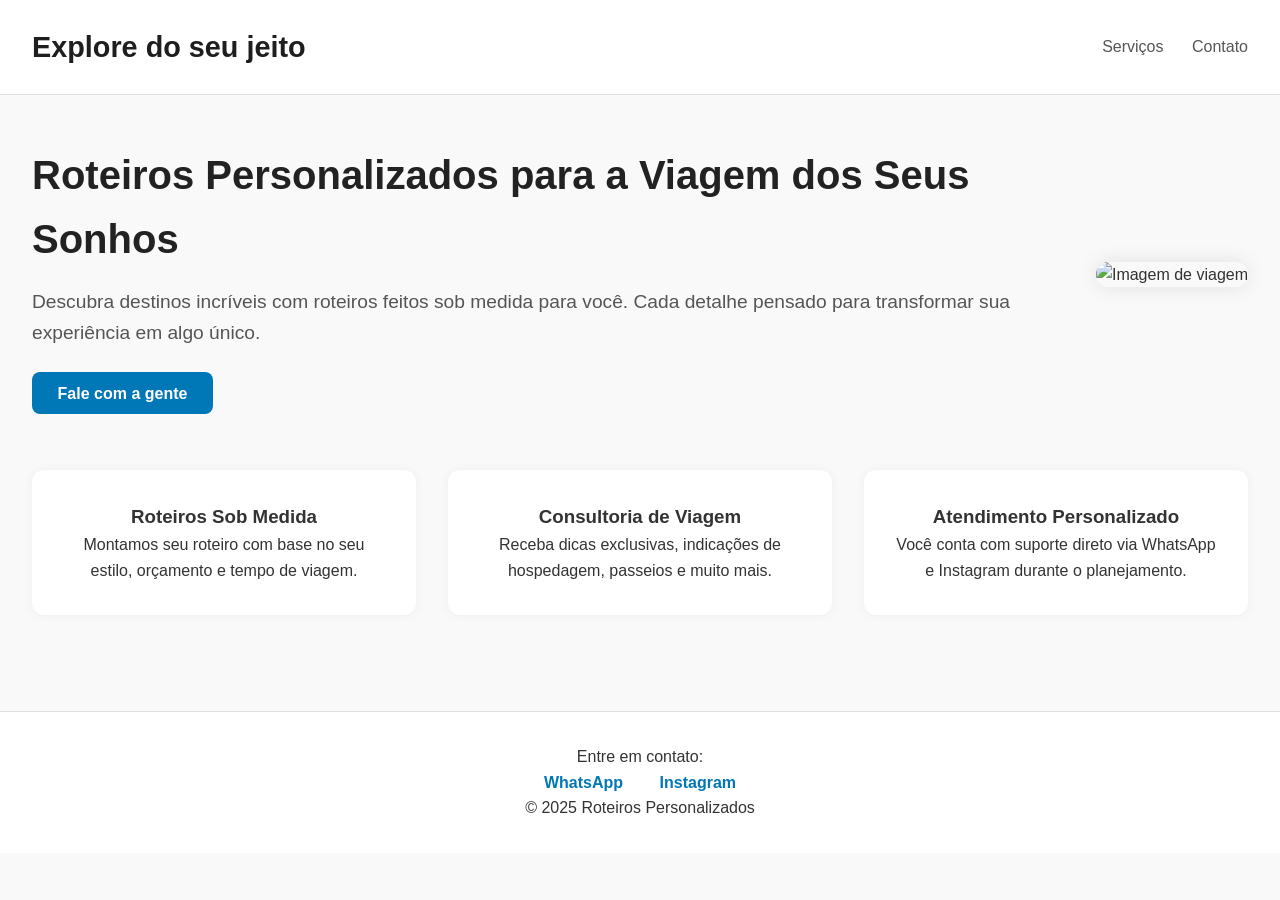
==== index.html @ 3d230d91 "index mudando a page" ====
<!DOCTYPE html>
<html lang="pt-BR">
<head>
  <meta charset="UTF-8" />
  <meta name="viewport" content="width=device-width, initial-scale=1.0" />
  <title>Roteiros Personalizados de Viagem</title>
  <link rel="stylesheet" href="styles.css" />
  <link rel="shortcut icon" href="imagens/favicon.ico" type="image/x-icon">
</head>
<body>
  <header>
    <h1>Explore do seu jeito</h1>
    <nav>
      <a href="#servicos">Serviços</a>
      <a href="https://www.instagram.com/goreistravel/#">Contato</a>
    </nav>
  </header>

  <main>
    <section class="hero">
      <div class="hero-text">
        <h2>Roteiros Personalizados para a Viagem dos Seus Sonhos</h2>
        <p>Descubra destinos incríveis com roteiros feitos sob medida para você. Cada detalhe pensado para transformar sua experiência em algo único.</p>
        <a href="https://api.whatsapp.com/send?phone=5575999831566" class="btn" target="_blank">Fale com a gente</a>
      </div>
      <div class="hero-image">
        <img src="https://images.unsplash.com/photo-1507525428034-b723cf961d3e?auto=format&fit=crop&w=800&q=80" alt="Imagem de viagem" />
      </div>
    </section>

    <section class="features" id="servicos">
      <div class="feature">
        <h3>Roteiros Sob Medida</h3>
        <p>Montamos seu roteiro com base no seu estilo, orçamento e tempo de viagem.</p>
      </div>
      <div class="feature">
        <h3>Consultoria de Viagem</h3>
        <p>Receba dicas exclusivas, indicações de hospedagem, passeios e muito mais.</p>
      </div>
      <div class="feature">
        <h3>Atendimento Personalizado</h3>
        <p>Você conta com suporte direto via WhatsApp e Instagram durante o planejamento.</p>
      </div>
    </section>
  </main>

  <footer id="contato">
    <p>Entre em contato:</p>
    <div class="redes">
      <a href="https://api.whatsapp.com/send?phone=5575999831566" target="_blank">WhatsApp</a>
      <a href="https://www.instagram.com/goreistravel/#" target="_blank">Instagram</a>
    </div>
    <p>&copy; 2025 Roteiros Personalizados</p>
  </footer>
</body>
</html>
---- styles.css ----
* {
    margin: 0;
    padding: 0;
    box-sizing: border-box;
  }
  
  body {
    font-family: 'Segoe UI', sans-serif;
    background-color: #f9f9f9;
    color: #333;
    line-height: 1.6;
  }
  
  header {
    background-color: #ffffff;
    padding: 1.5rem 2rem;
    display: flex;
    justify-content: space-between;
    align-items: center;
    border-bottom: 1px solid #e0e0e0;
  }
  
  header h1 {
    font-size: 1.8rem;
    color: #1e1e1e;
  }
  
  nav a {
    margin-left: 1.5rem;
    color: #555;
    text-decoration: none;
    font-weight: 500;
    transition: color 0.3s;
  }
  
  nav a:hover {
    color: #0077b6;
  }
  
  main {
    padding: 3rem 2rem;
  }
  
  .hero {
    display: flex;
    align-items: center;
    justify-content: space-between;
    flex-wrap: wrap;
    gap: 2rem;
  }
  
  .hero-text {
    flex: 1;
  }
  
  .hero-text h2 {
    font-size: 2.5rem;
    margin-bottom: 1rem;
    color: #222;
  }
  
  .hero-text p {
    font-size: 1.2rem;
    margin-bottom: 2rem;
    color: #555;
  }
  
  .btn {
    padding: 0.8rem 1.6rem;
    background-color: #0077b6;
    color: #fff;
    border: none;
    text-decoration: none;
    font-weight: bold;
    border-radius: 8px;
    transition: background 0.3s;
  }
  
  .btn:hover {
    background-color: #005f91;
  }
  
  .hero-image img {
    max-width: 100%;
    border-radius: 12px;
    box-shadow: 0 0 20px rgba(0, 0, 0, 0.1);
  }
  
  .features {
    margin-top: 4rem;
    display: grid;
    grid-template-columns: repeat(auto-fit, minmax(250px, 1fr));
    gap: 2rem;
  }
  
  .feature {
    background-color: #ffffff;
    padding: 2rem;
    border-radius: 12px;
    box-shadow: 0 0 10px rgba(0, 0, 0, 0.05);
    text-align: center;
  }
  
  footer {
    background-color: #ffffff;
    padding: 2rem;
    text-align: center;
    border-top: 1px solid #e0e0e0;
    margin-top: 3rem;
  }
  
  footer .redes a {
    margin: 0 1rem;
    color: #0077b6;
    text-decoration: none;
    font-weight: bold;
  }
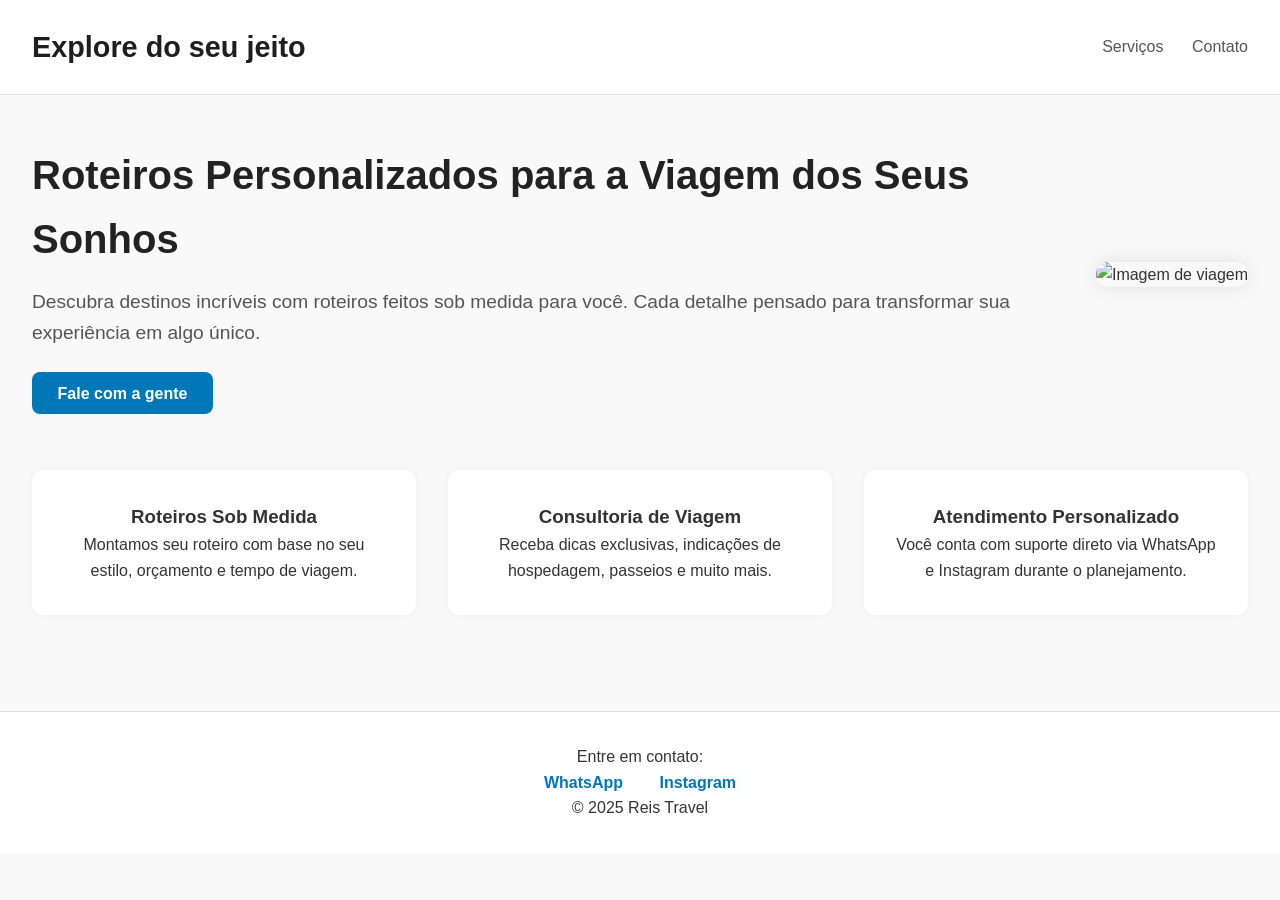
==== commit d49880e0: "Reis-travel mudando o footer" ====
--- a/index.html
+++ b/index.html
@@ -50,7 +50,7 @@
       <a href="https://api.whatsapp.com/send?phone=5575999831566" target="_blank">WhatsApp</a>
       <a href="https://www.instagram.com/goreistravel/#" target="_blank">Instagram</a>
     </div>
-    <p>&copy; 2025 Roteiros Personalizados</p>
+    <p>&copy; 2025 Reis Travel</p>
   </footer>
 </body>
 </html>
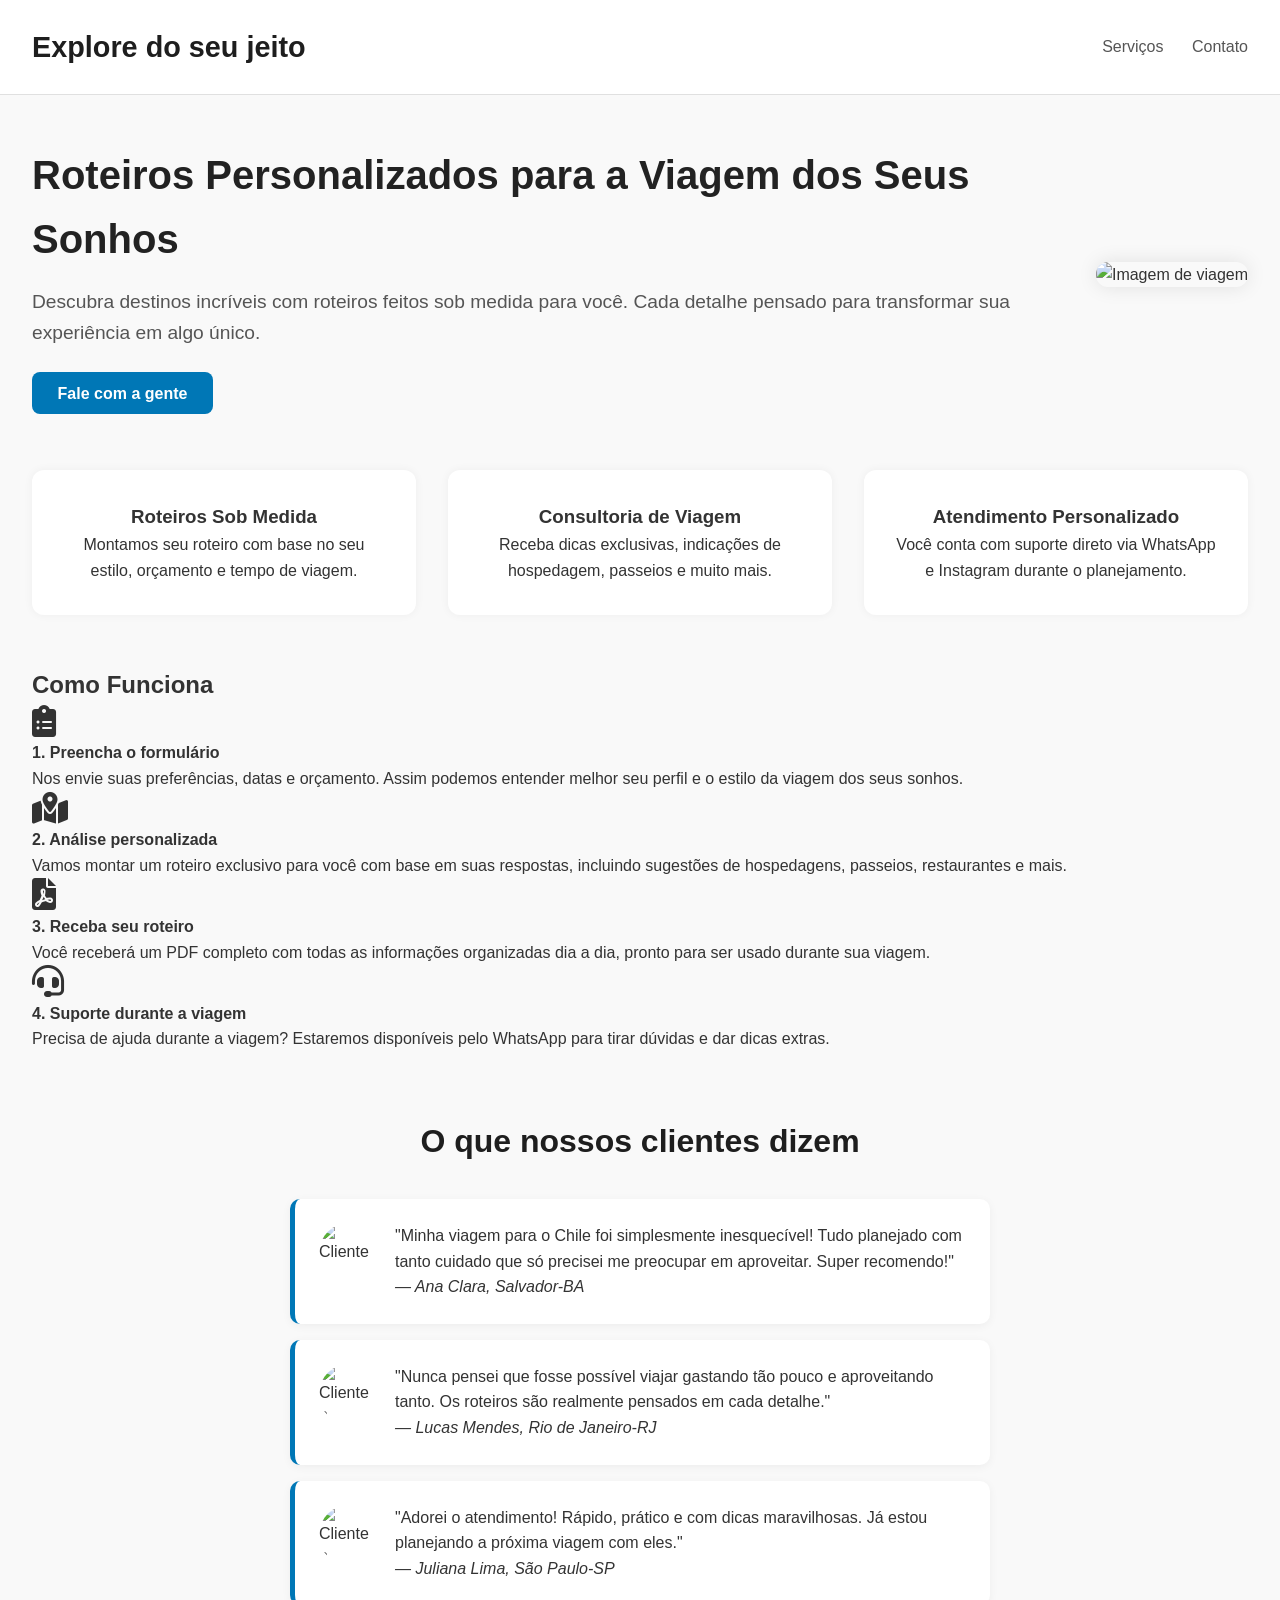
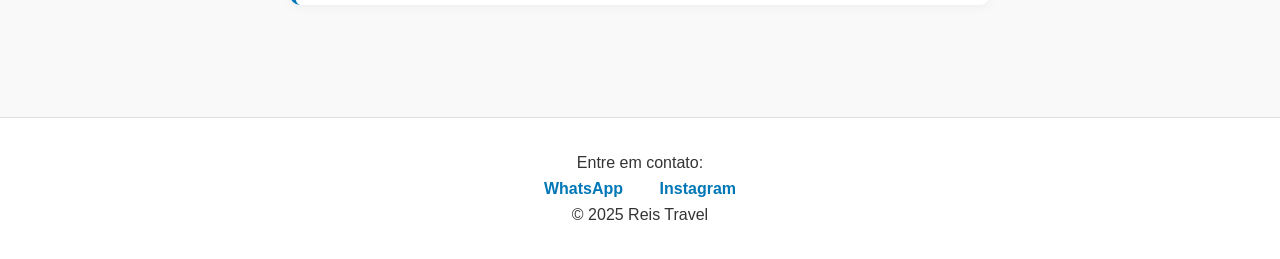
==== commit 41f3cede: "atualização upgrade no site" ====
--- a/index.html
+++ b/index.html
@@ -6,6 +6,7 @@
   <title>Roteiros Personalizados de Viagem</title>
   <link rel="stylesheet" href="styles.css" />
   <link rel="shortcut icon" href="imagens/favicon.ico" type="image/x-icon">
+  <link href="https://cdnjs.cloudflare.com/ajax/libs/font-awesome/6.0.0-beta3/css/all.min.css" rel="stylesheet">
 </head>
 <body>
   <header>
@@ -42,6 +43,59 @@
         <p>Você conta com suporte direto via WhatsApp e Instagram durante o planejamento.</p>
       </div>
     </section>
+
+    <section class="how-it-works">
+     <br><br> <h2>Como Funciona</h2>
+      <div class="steps">
+        <div class="step">
+          <i class="fas fa-clipboard-list fa-2x"></i>
+          <h4>1. Preencha o formulário</h4>
+          <p>Nos envie suas preferências, datas e orçamento. Assim podemos entender melhor seu perfil e o estilo da viagem dos seus sonhos.</p>
+        </div>
+        <div class="step">
+          <i class="fas fa-map-marked-alt fa-2x"></i>
+          <h4>2. Análise personalizada</h4>
+          <p>Vamos montar um roteiro exclusivo para você com base em suas respostas, incluindo sugestões de hospedagens, passeios, restaurantes e mais.</p>
+        </div>
+        <div class="step">
+          <i class="fas fa-file-pdf fa-2x"></i>
+          <h4>3. Receba seu roteiro</h4>
+          <p>Você receberá um PDF completo com todas as informações organizadas dia a dia, pronto para ser usado durante sua viagem.</p>
+        </div>
+        <div class="step">
+          <i class="fas fa-headset fa-2x"></i>
+          <h4>4. Suporte durante a viagem</h4>
+          <p>Precisa de ajuda durante a viagem? Estaremos disponíveis pelo WhatsApp para tirar dúvidas e dar dicas extras.</p>
+        </div>
+      </div>
+    </section>
+
+    <section class="testimonials">
+      <h2>O que nossos clientes dizem</h2>
+      <div class="testimonial">
+        <img src="https://randomuser.me/api/portraits/women/44.jpg" alt="Cliente 1">
+        <blockquote>
+          "Minha viagem para o Chile foi simplesmente inesquecível! Tudo planejado com tanto cuidado que só precisei me preocupar em aproveitar. Super recomendo!"
+        </blockquote>
+        <cite>— Ana Clara, Salvador-BA</cite>
+      </div>
+
+      <div class="testimonial">
+        <img src="https://randomuser.me/api/portraits/men/32.jpg" alt="Cliente 2">
+        <blockquote>
+          "Nunca pensei que fosse possível viajar gastando tão pouco e aproveitando tanto. Os roteiros são realmente pensados em cada detalhe."
+        </blockquote>
+        <cite>— Lucas Mendes, Rio de Janeiro-RJ</cite>
+      </div>
+
+      <div class="testimonial">
+        <img src="https://randomuser.me/api/portraits/women/65.jpg" alt="Cliente 3">
+        <blockquote>
+          "Adorei o atendimento! Rápido, prático e com dicas maravilhosas. Já estou planejando a próxima viagem com eles."
+        </blockquote>
+        <cite>— Juliana Lima, São Paulo-SP</cite>
+      </div>
+    </section>
   </main>
 
   <footer id="contato">
@@ -53,4 +107,4 @@
     <p>&copy; 2025 Reis Travel</p>
   </footer>
 </body>
-</html>
+</html>
--- a/styles.css
+++ b/styles.css
@@ -1,118 +1,208 @@
+@charset "UTF-8";
 * {
-    margin: 0;
-    padding: 0;
-    box-sizing: border-box;
-  }
-  
-  body {
-    font-family: 'Segoe UI', sans-serif;
-    background-color: #f9f9f9;
-    color: #333;
-    line-height: 1.6;
-  }
-  
-  header {
-    background-color: #ffffff;
-    padding: 1.5rem 2rem;
-    display: flex;
-    justify-content: space-between;
-    align-items: center;
-    border-bottom: 1px solid #e0e0e0;
-  }
-  
-  header h1 {
-    font-size: 1.8rem;
-    color: #1e1e1e;
-  }
-  
-  nav a {
-    margin-left: 1.5rem;
-    color: #555;
-    text-decoration: none;
-    font-weight: 500;
-    transition: color 0.3s;
-  }
-  
-  nav a:hover {
-    color: #0077b6;
-  }
-  
-  main {
-    padding: 3rem 2rem;
-  }
-  
-  .hero {
-    display: flex;
-    align-items: center;
-    justify-content: space-between;
-    flex-wrap: wrap;
-    gap: 2rem;
-  }
-  
-  .hero-text {
-    flex: 1;
-  }
-  
-  .hero-text h2 {
-    font-size: 2.5rem;
-    margin-bottom: 1rem;
-    color: #222;
-  }
-  
-  .hero-text p {
-    font-size: 1.2rem;
-    margin-bottom: 2rem;
-    color: #555;
-  }
-  
-  .btn {
-    padding: 0.8rem 1.6rem;
-    background-color: #0077b6;
-    color: #fff;
-    border: none;
-    text-decoration: none;
-    font-weight: bold;
-    border-radius: 8px;
-    transition: background 0.3s;
-  }
-  
-  .btn:hover {
-    background-color: #005f91;
-  }
-  
-  .hero-image img {
-    max-width: 100%;
-    border-radius: 12px;
-    box-shadow: 0 0 20px rgba(0, 0, 0, 0.1);
-  }
-  
-  .features {
-    margin-top: 4rem;
-    display: grid;
-    grid-template-columns: repeat(auto-fit, minmax(250px, 1fr));
-    gap: 2rem;
-  }
-  
-  .feature {
-    background-color: #ffffff;
-    padding: 2rem;
-    border-radius: 12px;
-    box-shadow: 0 0 10px rgba(0, 0, 0, 0.05);
-    text-align: center;
-  }
-  
-  footer {
-    background-color: #ffffff;
-    padding: 2rem;
-    text-align: center;
-    border-top: 1px solid #e0e0e0;
-    margin-top: 3rem;
-  }
-  
-  footer .redes a {
-    margin: 0 1rem;
-    color: #0077b6;
-    text-decoration: none;
-    font-weight: bold;
-  }
-  +  margin: 0;
+  padding: 0;
+  box-sizing: border-box;
+}
+
+body {
+  font-family: 'Segoe UI', sans-serif;
+  background-color: #f9f9f9;
+  color: #333;
+  line-height: 1.6;
+  animation: fadeIn 1s ease-in-out;
+}
+
+header {
+  background-color: #ffffff;
+  padding: 1.5rem 2rem;
+  display: flex;
+  justify-content: space-between;
+  align-items: center;
+  border-bottom: 1px solid #e0e0e0;
+  position: sticky;
+  top: 0;
+  z-index: 1000;
+}
+
+header h1 {
+  font-size: 1.8rem;
+  color: #1e1e1e;
+  animation: slideInLeft 1s ease;
+}
+
+nav a {
+  margin-left: 1.5rem;
+  color: #555;
+  text-decoration: none;
+  font-weight: 500;
+  transition: color 0.3s;
+}
+
+nav a:hover {
+  color: #0077b6;
+}
+
+main {
+  padding: 3rem 2rem;
+}
+
+.hero {
+  display: flex;
+  align-items: center;
+  justify-content: space-between;
+  flex-wrap: wrap;
+  gap: 2rem;
+  animation: fadeIn 1.2s ease-in-out;
+}
+
+.hero-text {
+  flex: 1;
+  animation: slideInLeft 1s ease-in-out;
+}
+
+.hero-text h2 {
+  font-size: 2.5rem;
+  margin-bottom: 1rem;
+  color: #222;
+}
+
+.hero-text p {
+  font-size: 1.2rem;
+  margin-bottom: 2rem;
+  color: #555;
+}
+
+.btn {
+  padding: 0.8rem 1.6rem;
+  background-color: #0077b6;
+  color: #fff;
+  border: none;
+  text-decoration: none;
+  font-weight: bold;
+  border-radius: 8px;
+  transition: background 0.3s;
+}
+
+.btn:hover {
+  background-color: #005f91;
+}
+
+.hero-image img {
+  max-width: 100%;
+  border-radius: 12px;
+  box-shadow: 0 0 20px rgba(0, 0, 0, 0.1);
+  animation: slideInRight 1.5s ease-in-out;
+}
+
+.features {
+  margin-top: 4rem;
+  display: grid;
+  grid-template-columns: repeat(auto-fit, minmax(250px, 1fr));
+  gap: 2rem;
+  animation: fadeIn 2s ease-in-out;
+}
+
+.feature {
+  background-color: #ffffff;
+  padding: 2rem;
+  border-radius: 12px;
+  box-shadow: 0 0 10px rgba(0, 0, 0, 0.05);
+  text-align: center;
+  transition: transform 0.3s ease;
+}
+
+.feature:hover {
+  transform: scale(1.05);
+}
+
+.testimonials {
+  margin-top: 4rem;
+  text-align: center;
+}
+
+.testimonials h2 {
+  font-size: 2rem;
+  margin-bottom: 2rem;
+  color: #1e1e1e;
+}
+
+.testimonial {
+  background-color: #fff;
+  border-left: 5px solid #0077b6;
+  padding: 1.5rem;
+  margin: 1rem auto;
+  border-radius: 10px;
+  max-width: 700px;
+  box-shadow: 0 2px 10px rgba(0, 0, 0, 0.05);
+  text-align: left;
+}
+
+.testimonial p {
+  font-style: italic;
+  color: #444;
+}
+
+.testimonial span {
+  display: block;
+  margin-top: 1rem;
+  font-weight: bold;
+  color: #0077b6;
+}
+
+.testimonial img {
+  float: left;
+  margin-right: 1rem;
+  width: 60px;
+  height: 60px;
+  border-radius: 50%;
+  object-fit: cover;
+}
+
+footer {
+  background-color: #ffffff;
+  padding: 2rem;
+  text-align: center;
+  border-top: 1px solid #e0e0e0;
+  margin-top: 3rem;
+  animation: fadeIn 2s ease-in-out;
+}
+
+footer .redes a {
+  margin: 0 1rem;
+  color: #0077b6;
+  text-decoration: none;
+  font-weight: bold;
+}
+
+/* Animações */
+@keyframes fadeIn {
+  from {
+    opacity: 0;
+  }
+  to {
+    opacity: 1;
+  }
+}
+
+@keyframes slideInLeft {
+  from {
+    opacity: 0;
+    transform: translateX(-50px);
+  }
+  to {
+    opacity: 1;
+    transform: translateX(0);
+  }
+}
+
+@keyframes slideInRight {
+  from {
+    opacity: 0;
+    transform: translateX(50px);
+  }
+  to {
+    opacity: 1;
+    transform: translateX(0);
+  }
+}
